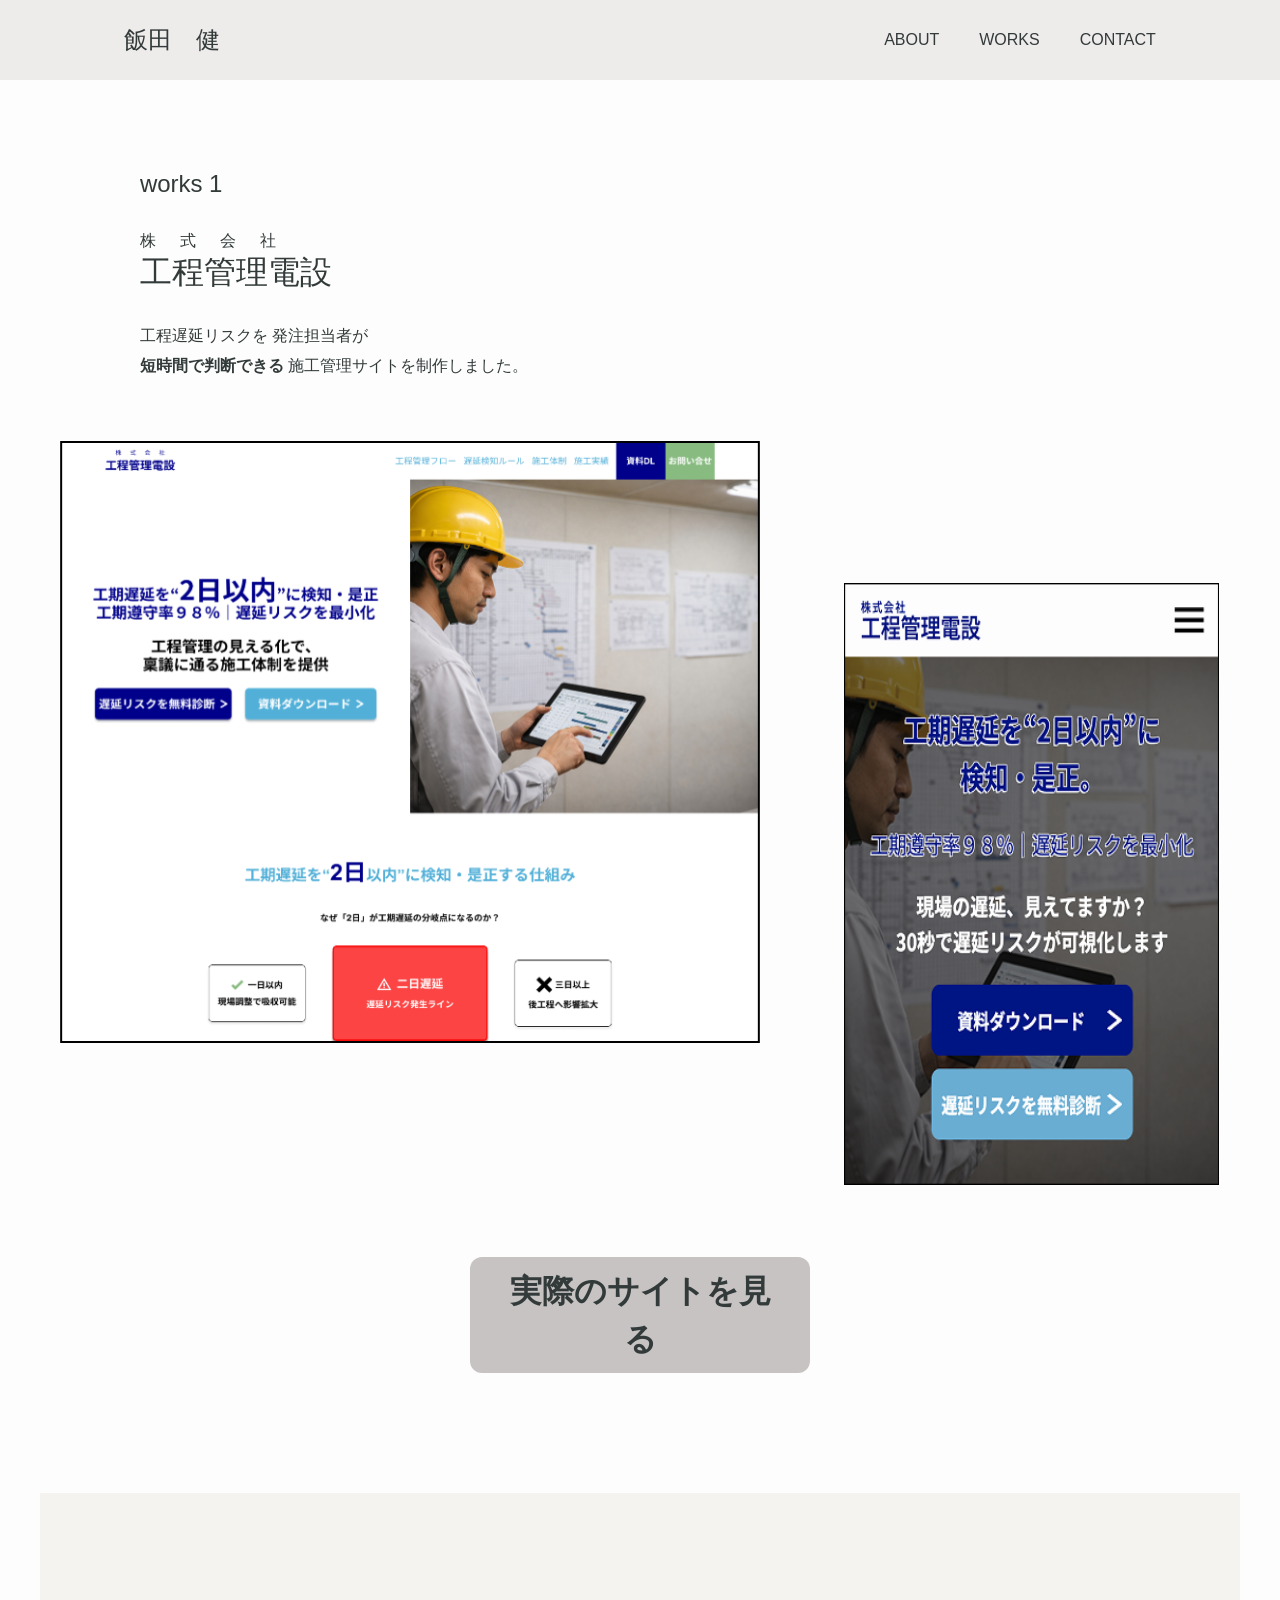
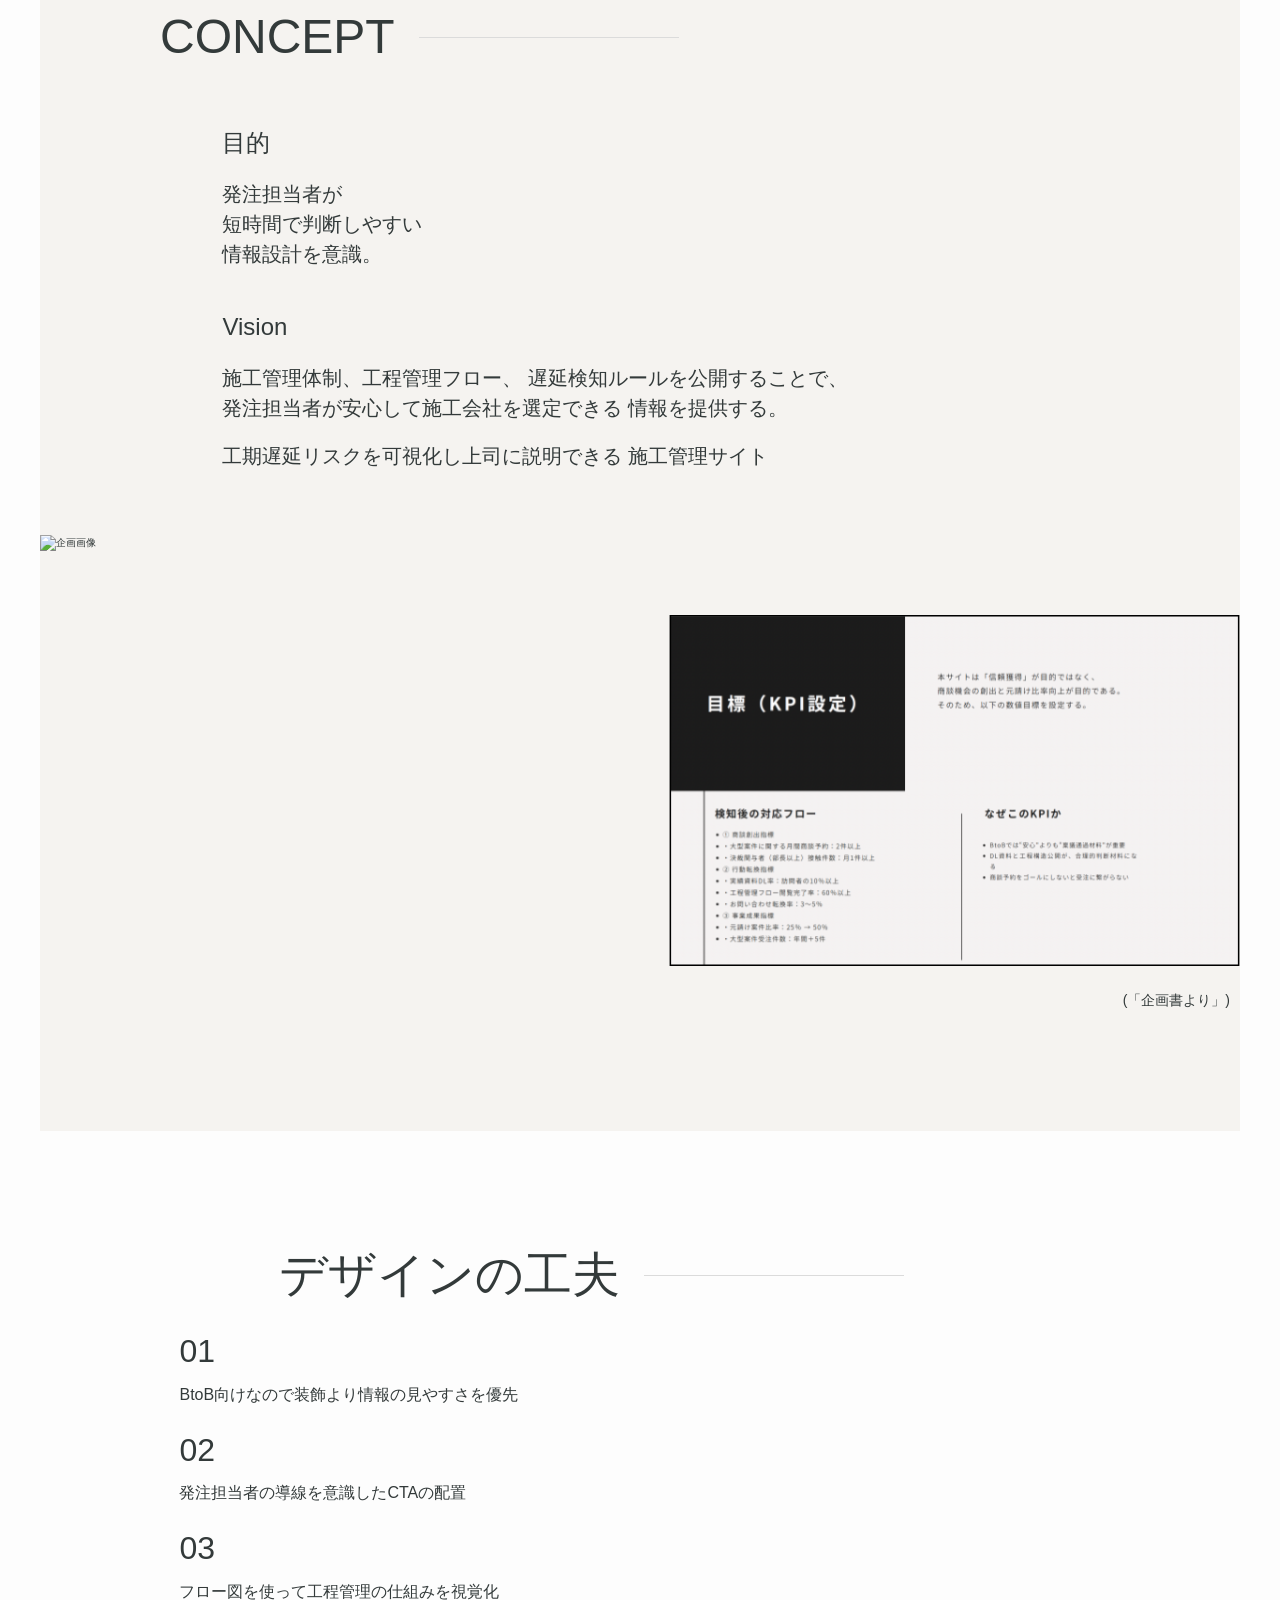
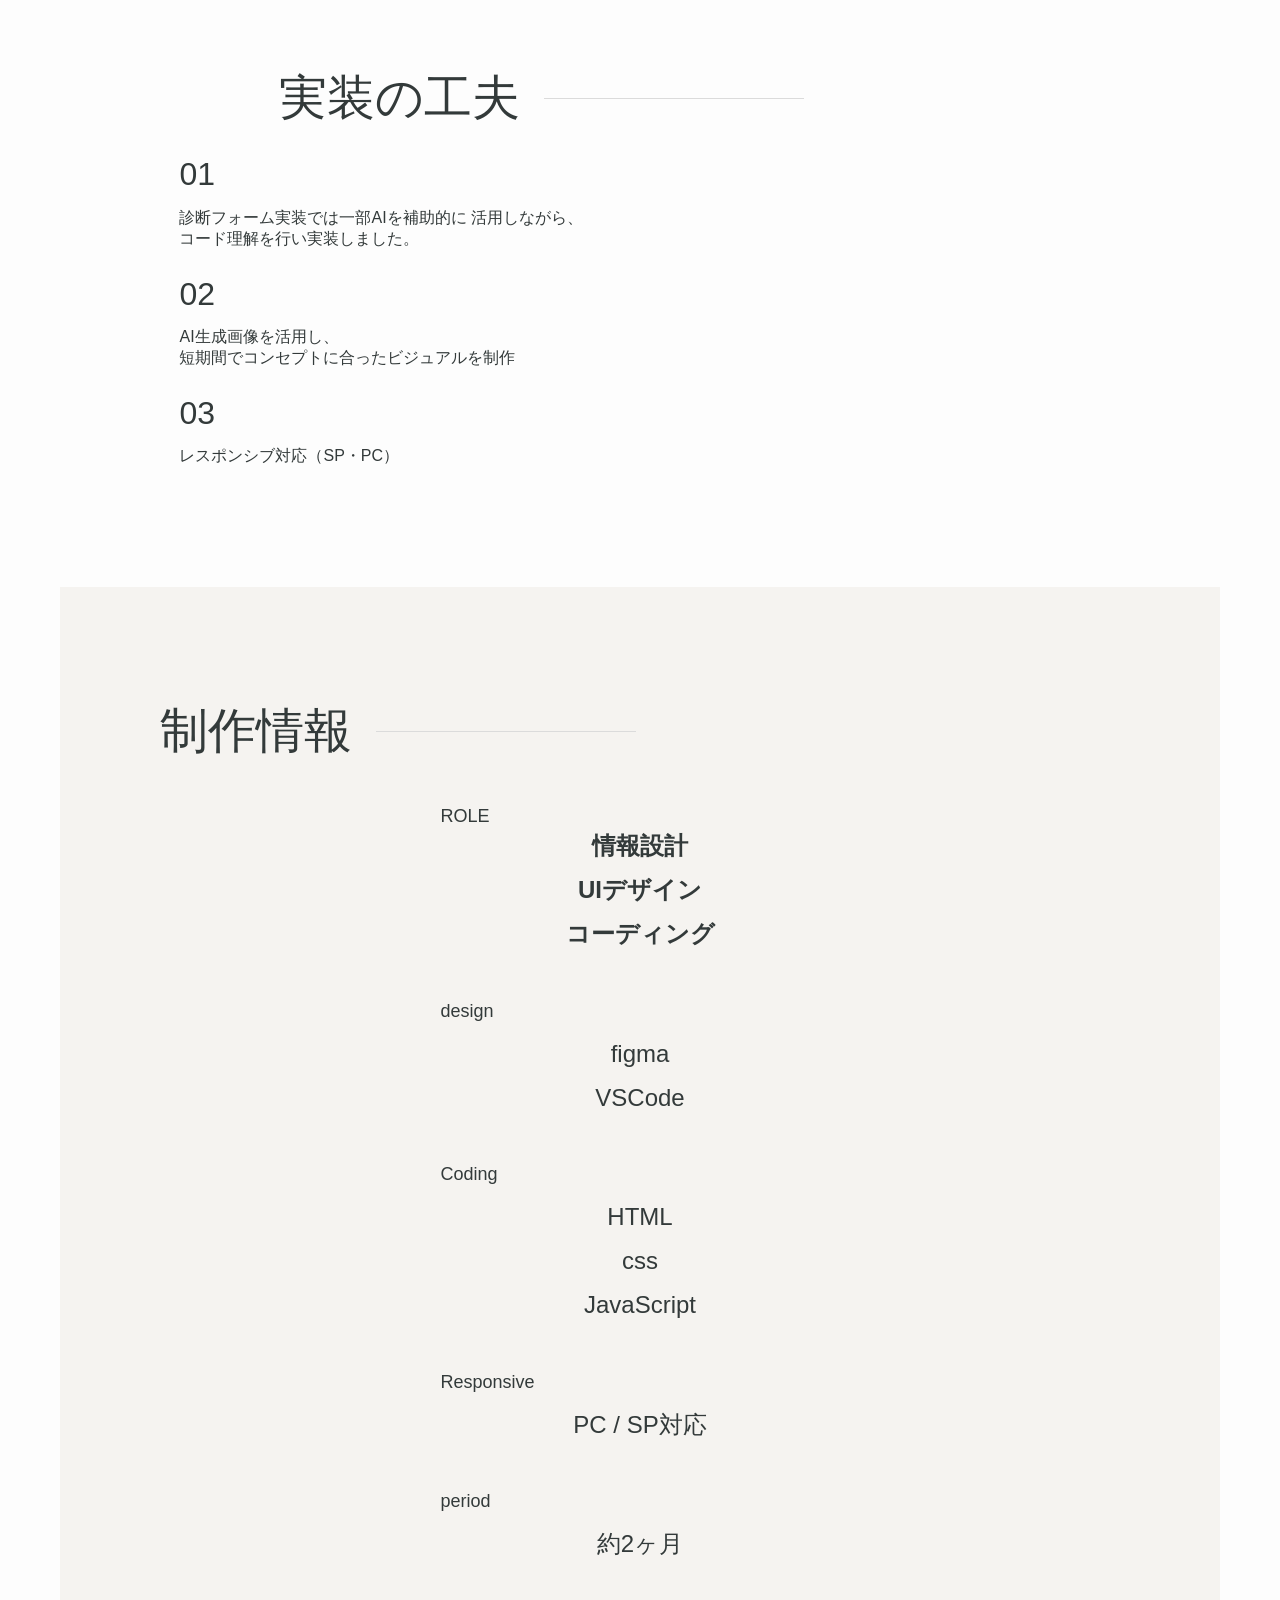
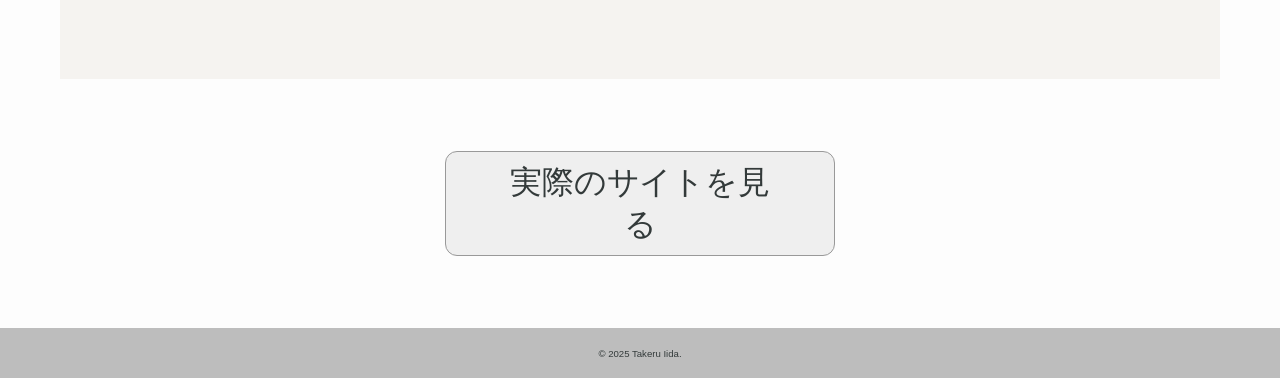
==== works1.html @ 8c59f09a "追加portfolio" ====
<!DOCTYPE html>
<html lang="ja">
<head>
  <meta charset="UTF-8">
  <meta name="viewport" content="width=device-width, initial-scale=1.0">
  <title>protfolio</title>

    <!-- css -->
    <link rel="stylesheet" href="assets/css/destyle.min.css">
    <link rel="stylesheet" href="assets/css/common.css">
    <link rel="stylesheet" href="assets/css/works1.css">
    
</head>
<body>
    <div id="container">
        <div class="header">
            <h1 class="header__topic"><a href="index.html">飯田　健</a></h1>
            <ul class="header__nav">
                <li class="header__nav-item"><a href="index.html">ABOUT</a></li>
                <li class="header__nav-item"><a href="index.html#works">WORKS</a></li>
                <li class="header__nav-item"><a href="index.html#contact">CONTACT</a></li>
            </ul>
        </div>
        <div class="main">
            <article class="article">
                <div class="fv">
                    <div class="fv__grid">
                        <p class="fv__number">works 1</p>
                        <div class="fv__container">
                            <h2 class="fv__title"><span class="fv__span">株式会社</span>工程管理電設</h2>
                            <div class="fv__wrap">
                                <p class="fv__text">工程遅延リスクを<br class="sp-br">
                                    発注担当者が</p>
                                <p class="fv__text"><span class="fv__text--bold">短時間で判断できる</span><br class="sp-br">
                                    施工管理サイトを制作しました。</p>
                            </div>
                        </div>
                    </div>
                    <div class="fv__img">
                        <img src="assets/images/works1__fv--img--pc.svg" alt="pc画像" class="fv__img--pc">
                        <img src="assets/images/works1__fv--img--sp.png" alt="スマホ画像" class="fv__img--sp">
                    </div>
                    <div class="fv__btn">
                        <a class="contact__link--github" href="https://alen8537-beep.github.io/kouteikannri-site/" target="_blank" rel="noopener noreferrer">実際のサイトを見る</a>
                    </div>
                </div>

                <!-- CONCEPT -->
                <section class="section section--consept">
                    <h3 class="topic">CONCEPT</h3>
                    <div class="concept__wrap">
                        <div class="concept__inner">
                            <p class="concept__lead">目的</p>
                            <p class="concept__text">発注担当者が<br>
                                短時間で判断しやすい<br>
                                情報設計を意識。</p>
                        </div>
                        <div class="concept__inner">
                            <p class="concept__lead">Vision</p>
                            <p class="concept__text">施工管理体制、工程管理フロー、<br class="sp-br">
                                遅延検知ルールを公開することで、<br>
                                発注担当者が安心して施工会社を選定できる<br class="sp-br">
                                情報を提供する。</p>
                            <p class="concept__text">工期遅延リスクを可視化し上司に説明できる<br class="sp-br">
                                施工管理サイト</p>
                        </div>
                    </div>
                    <div class="concept__img--plan">
                        <img src="assets/images/concept1--img.svg" alt="企画画像" class="concept__img">
                        <img src="assets/images/concept2--img.svg" alt="企画画像" class="concept__img">
                    </div>
                    <p class="concept__img--text">(「企画書より」)</p>
                    
                </section>
                <section class="section secrion--idea">
                    <div class="idea__container">
                        <h3 class="topic idea--small">デザインの工夫</h3>
                        <div class="idea__item">
                            <div class="idea__list">
                                <p class="idea__number">01</p>
                                <p class="idea__text">BtoB向けなので装飾より情報の見やすさを優先</p>
                            </div>
                            <div class="idea__list">
                                <p class="idea__number">02</p>
                                <p class="idea__text">発注担当者の導線を意識したCTAの配置</p>
                            </div>
                            <div class="idea__list">
                                <p class="idea__number">03</p>
                                <p class="idea__text">フロー図を使って工程管理の仕組みを視覚化</p>
                            </div>
                        </div>
                    </div>
                    <div class="idea__container">
                        <h3 class="topic idea--small">実装の工夫</h3>
                        <div class="idea__item">
                            <div class="idea__list">
                                <p class="idea__number">01</p>
                                <p class="idea__text">診断フォーム実装では一部AIを補助的に<br class="sp-br">
                                    活用しながら、<br>コード理解を行い<br class="sp-br">実装しました。</p>
                            </div>
                            <div class="idea__list">
                                <p class="idea__number">02</p>
                                <p class="idea__text">AI生成画像を活用し、<br>短期間でコンセプトに合ったビジュアルを制作</p>
                            </div>
                            <div class="idea__list">
                                <p class="idea__number">03</p>
                                <p class="idea__text">レスポンシブ対応（SP・PC）</p>
                            </div>
                        </div>
                    </div>
                </section>
                <section class="section section--infomation">
                    <h3 class="topic infomation--small">制作情報</h3>
                    <div class="infomation__container">
                        <div class="infomation__item">
                            <h4 class="infomation__title">ROLE</h4>
                            <div class="infomation__list">
                                <div class="infomation__text--bold">情報設計</div>
                                <div class="infomation__text--bold">UIデザイン</div>
                                <div class="infomation__text--bold">コーディング</div>
                            </div>
                        </div>
                        <div class="infomation__item">
                            <h4 class="infomation__title">design</h4>
                            <div class="infomation__list">
                                <div class="infomation__text">figma</div>
                                <div class="infomation__text">VSCode</div>
                            </div>
                        </div>
                        <div class="infomation__item">
                            <h4 class="infomation__title">Coding</h4>
                            <div class="infomation__list">
                                <div class="infomation__text">HTML</div>
                                <div class="infomation__text">css</div>
                                <div class="infomation__text">JavaScript</div>
                            </div>
                        </div>
                        <div class="infomation__item">
                            <h4 class="infomation__title">Responsive</h4>
                            <div class="infomation__list">
                                <div class="infomation__text">PC / SP対応</div>
                            </div>
                        </div>
                        <div class="infomation__item">
                            <h4 class="infomation__title">period</h4>
                            <div class="infomation__list">
                                <div class="infomation__text">約2ヶ月</div>
                            </div>
                        </div>
                    </div>

                </section>
                <div class="last__btn">
                    <a class="contact__link--github" href="https://alen8537-beep.github.io/kouteikannri-site/" target="_blank" rel="noopener noreferrer">実際のサイトを見る</a>
                </div>
                
            </article>
        </div>
        <footer class="footer">
                <p class="copy"><small>&copy; 2025 Takeru Iida.</small></p>
        </footer>
    </div>
</body>
</html>
---- assets/css/destyle.min.css ----
/*! destyle.css v4.0.0 | MIT License | https://github.com/nicolas-cusan/destyle.min.css */
*,::before,::after{box-sizing:border-box;border-style:solid;border-width:0}html{line-height:1.15;-webkit-text-size-adjust:100%;-webkit-tap-highlight-color:transparent}body{margin:0}main{display:block}p,table,blockquote,address,pre,iframe,form,figure,dl{margin:0}h1,h2,h3,h4,h5,h6{font-size:inherit;font-weight:inherit;margin:0}ul,ol{margin:0;padding:0;list-style:none}dt{font-weight:700}dd{margin-left:0}hr{box-sizing:content-box;height:0;overflow:visible;border-top-width:1px;margin:0;clear:both;color:inherit}pre{font-family:monospace,monospace;font-size:inherit}address{font-style:inherit}a{background-color:transparent;text-decoration:none;color:inherit}abbr[title]{text-decoration:underline dotted}b,strong{font-weight:bolder}code,kbd,samp{font-family:monospace,monospace;font-size:inherit}small{font-size:80%}sub,sup{font-size:75%;line-height:0;position:relative;vertical-align:baseline}sub{bottom:-.25em}sup{top:-.5em}svg,img,embed,object,iframe{vertical-align:bottom}button,input,optgroup,select,textarea{-webkit-appearance:none;appearance:none;vertical-align:middle;color:inherit;font:inherit;background:transparent;padding:0;margin:0;border-radius:0;text-align:inherit;text-transform:inherit}button,[type="button"],[type="reset"],[type="submit"]{cursor:pointer}button:disabled,[type="button"]:disabled,[type="reset"]:disabled,[type="submit"]:disabled{cursor:default}:-moz-focusring{outline:auto}select:disabled{opacity:inherit}option{padding:0}fieldset{margin:0;padding:0;min-width:0}legend{padding:0}progress{vertical-align:baseline}textarea{overflow:auto}[type="number"]::-webkit-inner-spin-button,[type="number"]::-webkit-outer-spin-button{height:auto}[type="search"]{outline-offset:-2px}[type="search"]::-webkit-search-decoration{-webkit-appearance:none}::-webkit-file-upload-button{-webkit-appearance:button;font:inherit}[type="number"]{-moz-appearance:textfield}label[for]{cursor:pointer}details{display:block}summary{display:list-item}[contenteditable]:focus{outline:auto}table{border-color:inherit;border-collapse:collapse}caption{text-align:left}td,th{vertical-align:top;padding:0}th{text-align:left;font-weight:700}
---- assets/css/common.css ----
@charset "UTF-8";
/* ====== common ====== */
:root {
    --base-color-black: #333A3A;
    --primary-color-white: #FFFFFF;
    --color-base-header: #EEEBEB;
    --base-color-white: #fdfdfd;
    --color-base-concept: #F5F3F0;
    --color-base-text: #333333;
    --color-works: #F1EEEB;
    --color-works-sub: #F5F5F2;
    --color-base-footer: #BDBDBD;
    --primary-padding: 5.3%;
}

html {
    font-size: 62.5%;
}

body {
    font-family:
        'Noto Sans JP',
        Arial,
        sans-serif;
    font-style: normal;
    color: var(--base-color-black, #333A3A);
    background-color: var(--base-color-white, #fdfdfd);
    line-height: 1.5;
}

img {
    max-width: 100%;
    height: auto;
}

.topic {
    text-align: center;
    font-family: Arial;
    font-size: 3.2rem;
    line-height: 1;
    font-weight: 500;
    margin: 0 auto;
    color: var(--base-color-black);
    display: flex;
    align-items: center;
    gap: 16px;
    padding: 0 12%;
}

.topic::after {
    content: '';
    display: block;
    width: 120px;
    height: 1px;
    background: #dbdbdb;
}

.idea--small,
.infomation--small {
    text-align: center;
    font-family: Arial;
    font-size: 2rem;
    line-height: 1;
    font-weight: 500;
    margin: 0 auto;
    color: var(--base-color-black);
    display: flex;
    align-items: center;
    gap: 16px;
    padding: 0 9%;
}


.btn {
    display: block;
    width: 100%;
    padding: 16px;
    border-radius: 4px;
    text-align: center;
    font-size: 1.6rem;
    font-weight: 700;
    line-height: 1;
    transition: opacity 0.3s;
}

.btn:hover {
    opacity: 0.7;
}


.fv__btn {
    background: var(--base-color-black);
    color: var(--primary-color-white);
}



@media screen and (min-width: 769px) {
    .topic {
        width: 100%;
        max-width: 1160px;
        padding: 0 100px;
        font-size: 4.8rem;
        line-height: 1;
        gap: 24px;
    }

    .sp-br {
        display: none;
    }

    .topic::after { 
        width: 260px;
    }
}

/* ====== /common ====== */

/* header */
.header {
    position: fixed;
    top: 0;
    left: 0;
    width: 100%;
    background-color: var(--color-base-header, #EEEBEB);
    z-index: 100;
    padding: 0 5.3%;
    height: 72px;
    display: flex;
    align-items: center;
    justify-content: space-between;
}

.header__topic {
    font-size: 2rem;
    line-height: 1.3;
}

.header__nav {
    display: flex;
    gap: 24px;
}

.header__nav-item {
    font-size: 1.2rem;
    line-height: 1.3;
}

.main {
    margin-top: 72px;
}

@media screen and (min-width: 769px) {
    .header {
        width: 100%;
        height: 80px;
        padding: 20px 9.7%;
    }

    .header__topic {
        font-size: 2.4rem;
    }

    .header__nav {
        gap: 40px;
    }

    .header__nav-item {
        font-size: 1.6rem;
        font-weight: 500; 
    }
}

/* ====== FOOTER ====== */
.footer {
    margin: 48px auto 0;
    background: var(--color-base-footer, #BDBDBD);
    padding: 16px 0;
}

.copy {
    font-size: 1.2rem;
    text-align: center;
}
---- assets/css/works1.css ----
@charset "UTF-8";
.fv {
    padding: 96px 5.3% 120px;
}

.fv__number {
    font-size: 4.8rem;
    line-height: 1.3;
    letter-spacing: -0.002em;
}

.fv__container {
    margin-top: 48px;
}

.fv__title {
   font-size: 2.8rem;
   line-height: 1.3;
   letter-spacing: 0.002em; 
}

.fv__span {
    display: block;
    font-size: 1.4rem;
    line-height: 1.3;
    letter-spacing: 1.5em;
}

.fv__wrap {
    margin-top: 32px;
}

.fv__text {
    font-size: 1.6rem;
    line-height: 1.3;
    letter-spacing: -0.002em;
}

.fv__text:last-of-type {
    margin-top: 10px
}

.fv__text--bold {
    font-weight: 700;
}

.fv__img {
    margin-top: 64px;
}

.fv__img--sp {
    margin-top: 33px;
}


.fv__btn {
    background: #C7C3C3;
    width: 100%;
    max-width: 250px;
    color: var(--base-color-black);
    font-size: 2rem;
    font-weight: 700;
    text-align: center;
    padding: 8px 18px;
    border-radius: 12px;
    margin: 40px auto 0;
}

@media screen and (min-width: 769px) {
    .fv {
        width: 100%;
        max-width: 1160px;
        margin:  auto;
        padding: 96px 0 120px;
    }

    .fv__grid {
        padding: 0 6.9%;
    }

    .fv__number {
        font-size: 2.4rem;
    }

    .fv__container {
        margin-top: 32px;
    }

    .fv__title {
        font-size: 3.2rem;
    }
    .fv__span {
        font-size: 1.6rem;
    }

    .fv__wrap {
        font-size: 1.8rem;
        margin-top: 32px;
    }

    .fv__img {
        display: flex;
        gap: 84px;
        align-items: flex-start;
    }

    .fv__img--pc {
        width: 700px;
        height: 602px;
    }

    .fv__img--sp {
        margin-top: 142px;
        width: 375px;
        height: 602px;
    }

    .fv__btn {
        width: 100%;
        max-width: 340px;
        font-size: 3.2rem;
        padding: 10px 24px;
        margin-top: 72px;
    }
}


/* CONCEPT */
.section--consept {
    padding: 72px var(--primary-padding);
    background: var(--color-base-concept);
}

.concept__lead {
    font-size: 1.8rem;
    margin-top: 32px;
}

.concept__text {
    font-size: 1.6rem;
    margin-top: 12px;
}

.concept__img {
    margin-top: 100px;
}

.concept__img:last-of-type {
    margin-top: 80px;
}

.concept__img--text {
    font-size: 1.2rem;
    text-align: right;
    margin-top: 5px;
}

@media screen and (min-width: 769px) {
    .section--consept {
        padding: 120px 0;
        width: 100%;
        max-width: 1200px;
        margin: 0 auto;
    }

    .concept__wrap {
        padding: 0 15.2%;
        margin-top: 64px;
    }

    .concept__inner:last-of-type {
        margin-top: 40px;
    }

    .concept__lead {
        font-size: 2.4rem;
    }

    .concept__text {
        font-size: 2rem;
        margin-top: 18px;
    }

    .concept__img--plan {
        display: flex;
        gap: 38px;
        align-items: flex-start;
    }

    .concept__img--plan {
        margin-top: 64px;
        justify-content: space-between;
    }

    .concept__img {
        width: 571px;
        height: 351px;
        margin-top: 0;
    }

    .concept__img--text {
        font-size: 1.4rem;
        padding: 0 10px;
        margin-top: 24px;
    }
}


/* idea */

.secrion--idea {
    padding: 72px 5.3%;
}

.idea__container {
    margin-top: 60px;
}

.idea__container:first-of-type {
    margin-top: 0;
}

.idea__item {
    margin-top: 32px;
}
.idea__list {
    margin-top: 24px;
}

.idea__list:first-of-type{
    margin-top: 0;
}

.idea__number {
    font-size: 2.8rem;
    line-height: 1.3;
    letter-spacing: -0.002em;
}

.idea__text {
    font-size: 1.4rem;
    margin-top: 5px;
    line-height: 1.3;
}

@media screen and (min-width: 769px) {
    .secrion--idea {
        width: 100%;
        max-width: 1160px;
        padding: 120px 0;
        margin: 0 auto;
    }

    .idea__container {
        padding: 0 10.3%;
        margin-top: 72px;
    }

    .idea__number {
        font-size: 3.2rem;
    }

    .idea__text {
        font-size: 1.6rem;
        margin-top: 12px;
        
    }
}

/* infomation */

.section--infomation {
    padding: 72px var(--primary-padding);
    background: var(--color-base-concept);   
}


.infomation__item {
    margin-top: 32px;
}

.infomation__title {
    font-size: 1.6rem;
    font-family: Arial;

}

.infomation__text--bold {
    font-size: 2rem;
    line-height: 1.3;
    font-family: Arial;
    font-weight: 700;
    margin-top: 13px;
    text-align: center;
}

.infomation__text--bold:first-of-type {
    margin-top: 0;
}

.infomation__text {
    font-size: 2rem;
    line-height: 1.3;
    font-family: Arial;
    margin-top: 13px;
    text-align: center;
}

.last__btn {
    width: 100%;
    max-width: 305px;
    margin: 72px auto;
    padding: 10px 48px;
    background: #EFEFEF;
    border: 1px solid #999999;
    border-radius: 12px;
    font-size: 2rem;
    line-height: 1.3;
    letter-spacing: -0.002em;
    text-align: center;
}

@media screen and (min-width: 769px) {
    .section--infomation {
    padding: 120px 0;
    margin: 0 auto;
    width: 100%;
    max-width: 1160px;
    }

    .infomation__container {
        width: 100%;
        max-width: 399px;
        margin: 0 auto;
    }

    .infomation__item {
        margin-top: 48px;
    }

    .infomation__title {
        font-size: 1.8rem;
        font-weight: 500;
    }

    .infomation__text--bold {
        font-size: 2.4rem;
    }

    .infomation__text {
        font-size: 2.4rem;
    }

    .last__btn {
        max-width: 390px;
        font-size: 3.2rem;
        font-weight: 500;
        padding: 10px 48px;
    }
}
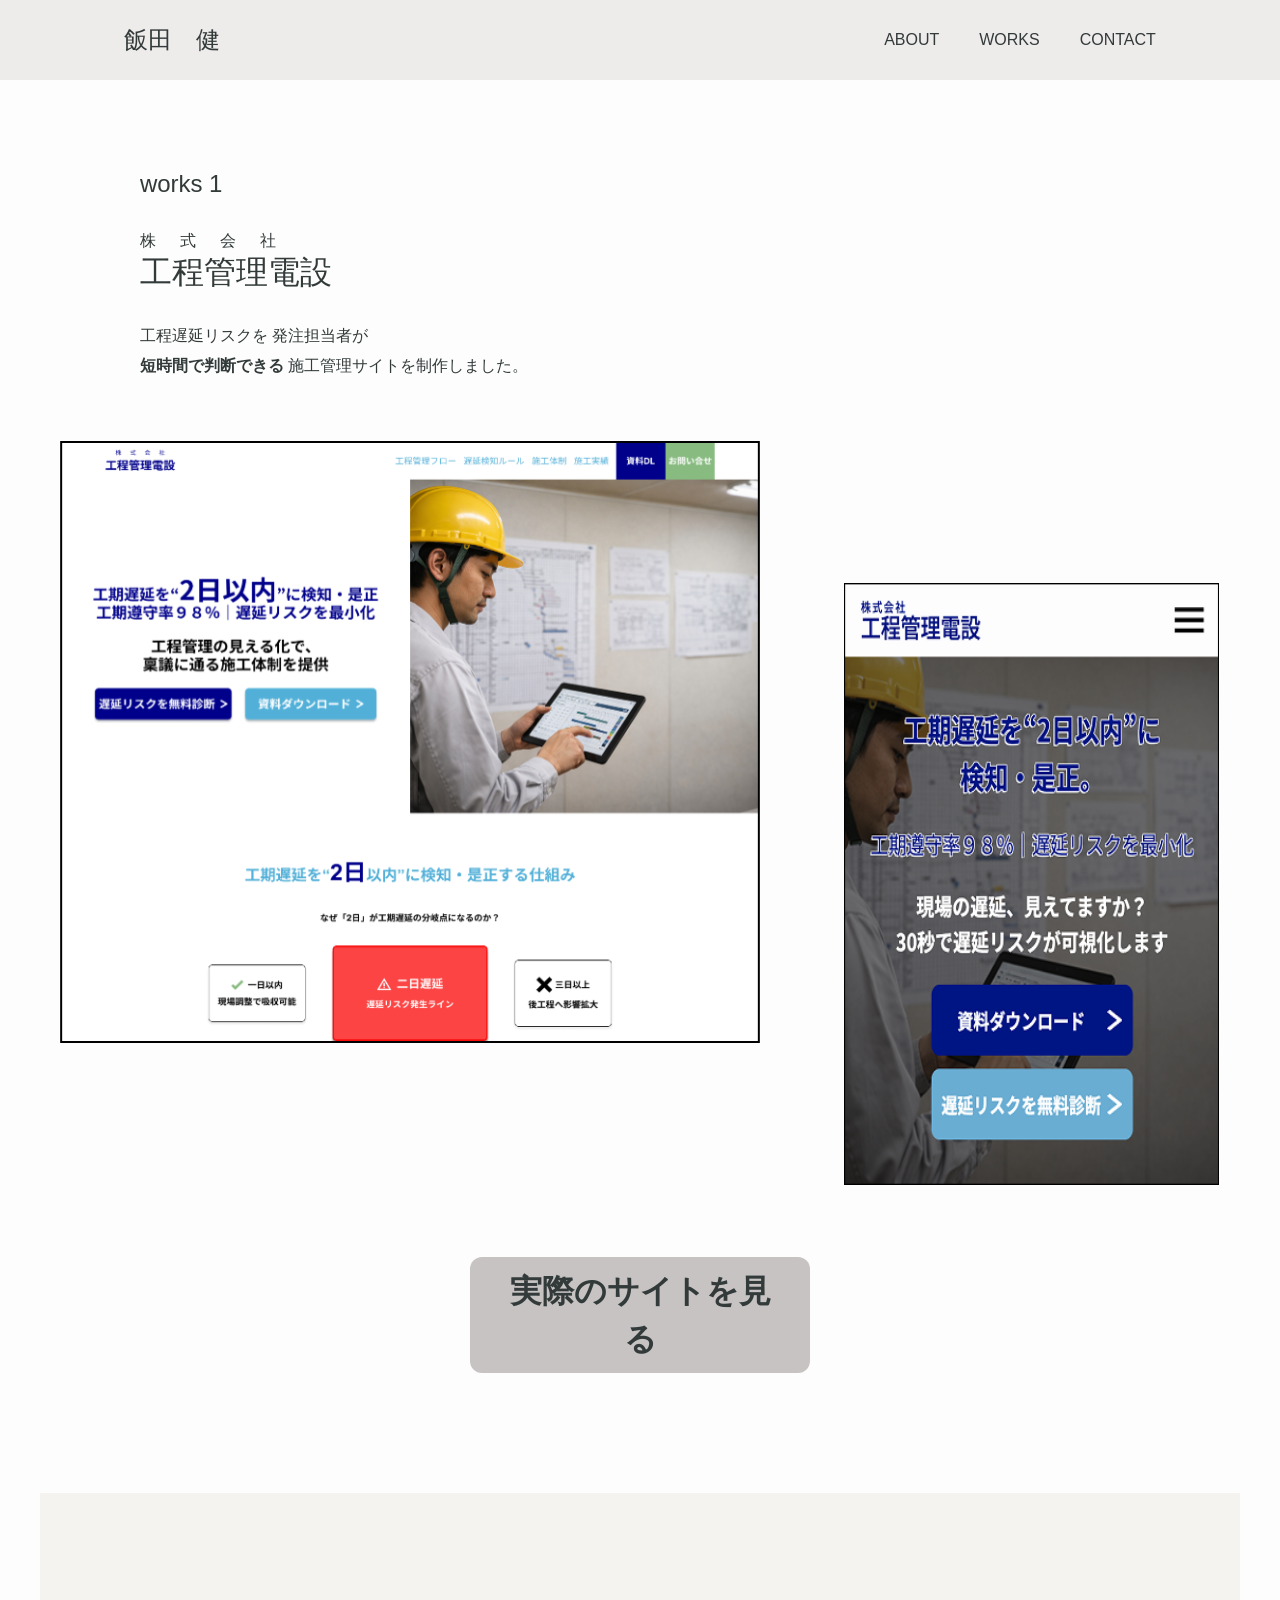
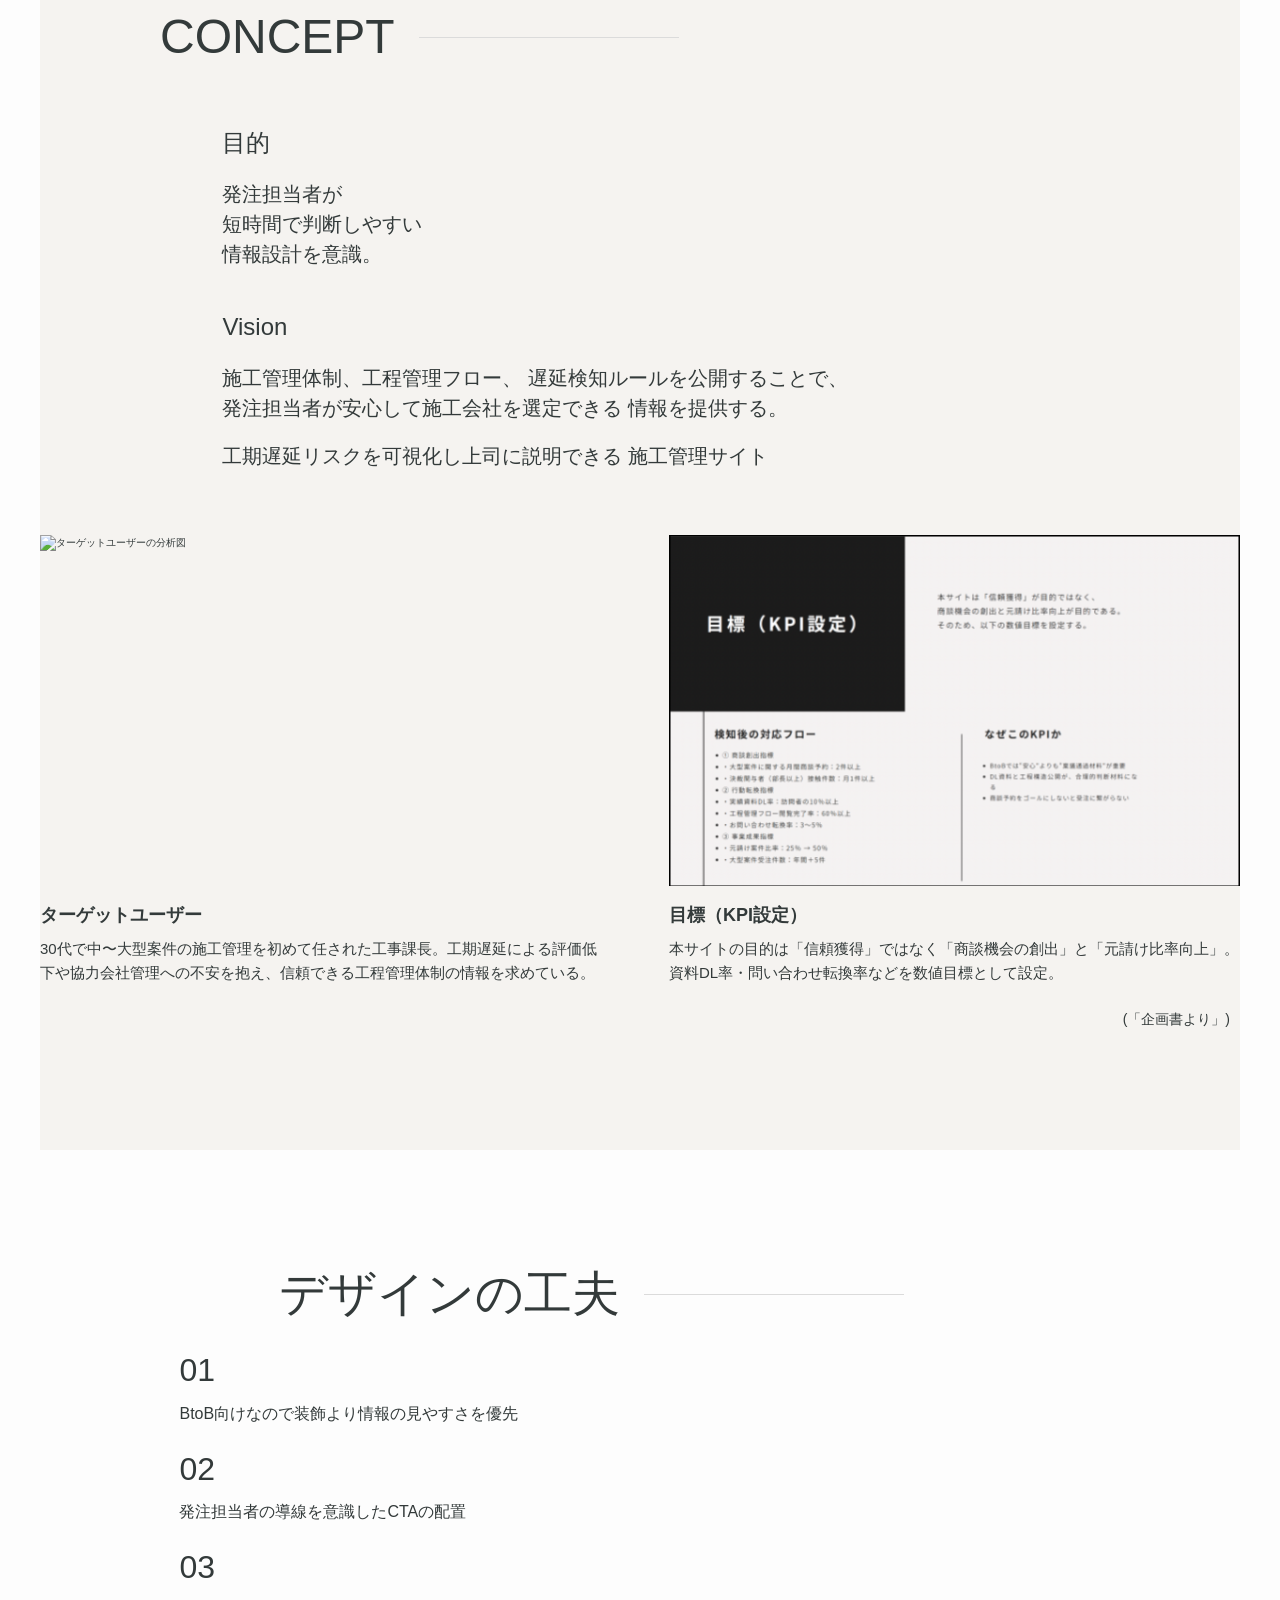
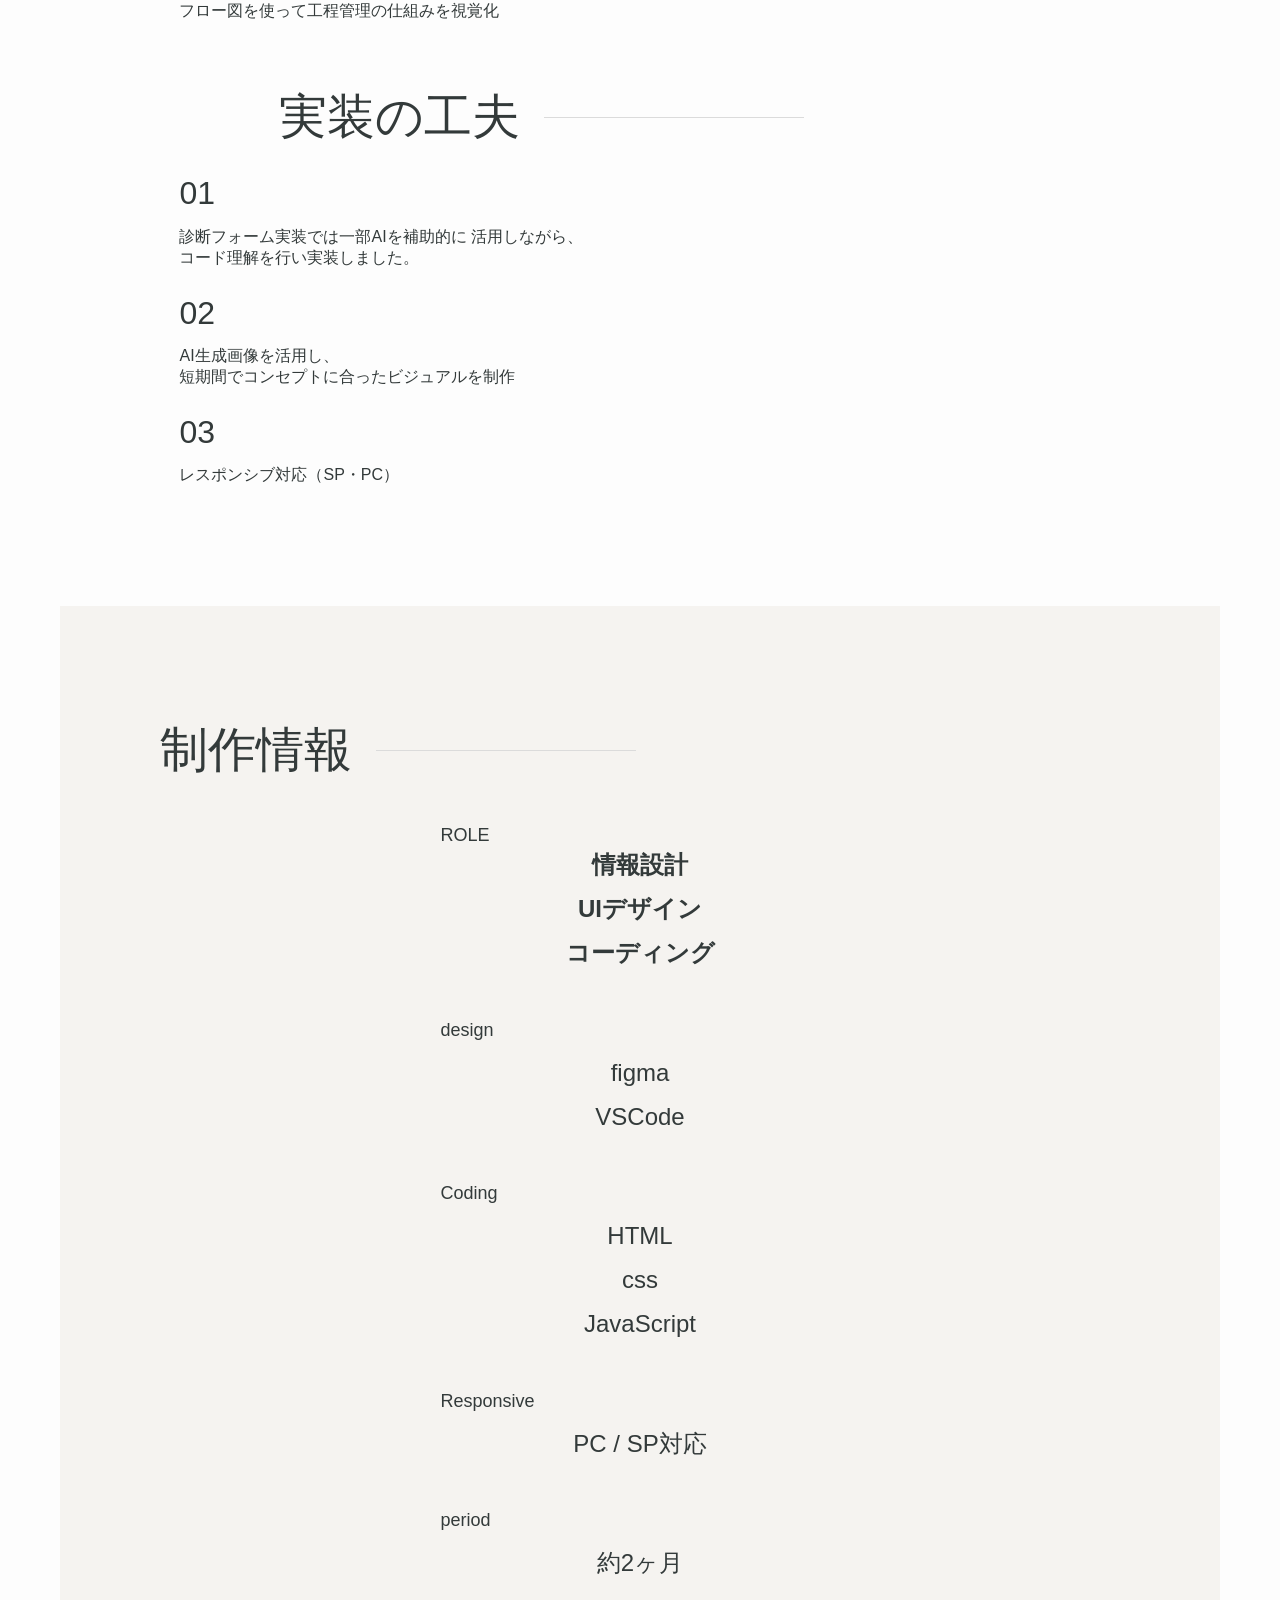
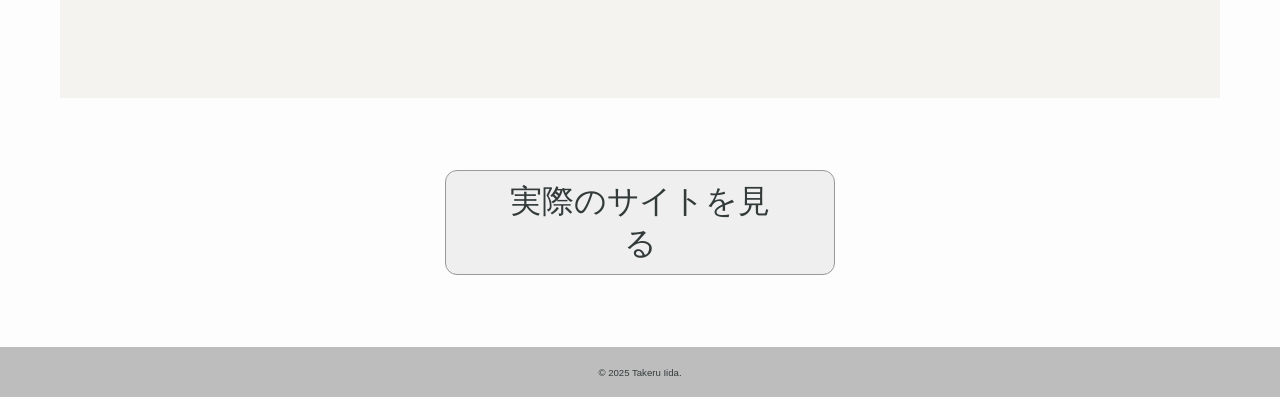
==== commit 3192e114: "変更" ====
--- a/works1.html
+++ b/works1.html
@@ -65,12 +65,29 @@
                                 施工管理サイト</p>
                         </div>
                     </div>
+
                     <div class="concept__img--plan">
-                        <img src="assets/images/concept1--img.svg" alt="企画画像" class="concept__img">
-                        <img src="assets/images/concept2--img.svg" alt="企画画像" class="concept__img">
+                        <figure class="concept__figure">
+                            <img src="assets/images/concept1--img.svg" alt="ターゲットユーザーの分析図" class="concept__img">
+                            <figcaption class="concept__caption">
+                                <p class="concept__caption-title">ターゲットユーザー</p>
+                                <p class="concept__caption-text">
+                                    30代で中〜大型案件の施工管理を初めて任された工事課長。工期遅延による評価低下や協力会社管理への不安を抱え、信頼できる工程管理体制の情報を求めている。
+                                </p>
+                            </figcaption>
+                        </figure>
+
+                        <figure class="concept__figure">
+                            <img src="assets/images/concept2--img.svg" alt="目標（KPI設定）の図解" class="concept__img">
+                            <figcaption class="concept__caption">
+                                <p class="concept__caption-title">目標（KPI設定）</p>
+                                <p class="concept__caption-text">
+                                    本サイトの目的は「信頼獲得」ではなく「商談機会の創出」と「元請け比率向上」。資料DL率・問い合わせ転換率などを数値目標として設定。
+                                </p>
+                            </figcaption>
+                        </figure>
                     </div>
                     <p class="concept__img--text">(「企画書より」)</p>
-                    
                 </section>
                 <section class="section secrion--idea">
                     <div class="idea__container">
--- a/assets/css/works1.css
+++ b/assets/css/works1.css
@@ -141,19 +141,50 @@
     margin-top: 12px;
 }
 
+/* ここから修正部分 */
+
+.concept__img--plan {
+    display: flex;
+    flex-direction: column;
+    align-items: center;   /* 画像・figureを中央配置 */
+    gap: 64px;              /* margin-topの代わりにgapで均等な余白を管理 */
+    margin-top: 100px;
+}
+
+.concept__figure {
+    width: 100%;
+    margin: 0;   /* figureはデフォルトで左右margin(1em)が付くのでリセット */
+}
+
 .concept__img {
-    margin-top: 100px;
-}
-
-.concept__img:last-of-type {
-    margin-top: 80px;
+    display: block;   /* inline要素のままだとmargin:autoが効かないため */
+    margin: 0 auto;   /* 画像自体も中央配置 */
+    max-width: 100%;  /* 画像は拡大しない・幅をはみ出させない */
+}
+
+.concept__caption {
+    margin-top: 16px;
+    text-align: left;
+}
+
+.concept__caption-title {
+    font-size: 1.5rem;
+    font-weight: bold;
+}
+
+.concept__caption-text {
+    font-size: 1.3rem;
+    line-height: 1.6;
+    margin-top: 8px;
 }
 
 .concept__img--text {
     font-size: 1.2rem;
     text-align: right;
-    margin-top: 5px;
-}
+    margin-top: 24px;
+}
+
+/* ここまで修正部分 */
 
 @media screen and (min-width: 769px) {
     .section--consept {
@@ -182,20 +213,29 @@
     }
 
     .concept__img--plan {
-        display: flex;
+        flex-direction: row;          /* PCでは横並びに戻す */
+        align-items: flex-start;
+        justify-content: space-between;
         gap: 38px;
-        align-items: flex-start;
-    }
-
-    .concept__img--plan {
         margin-top: 64px;
-        justify-content: space-between;
+    }
+
+    .concept__figure {
+        width: 571px;
     }
 
     .concept__img {
-        width: 571px;
+        width: 100%;
         height: 351px;
-        margin-top: 0;
+        object-fit: cover;   /* 画像比率を保ちつつ枠に収める */
+    }
+
+    .concept__caption-title {
+        font-size: 1.8rem;
+    }
+
+    .concept__caption-text {
+        font-size: 1.5rem;
     }
 
     .concept__img--text {
@@ -204,7 +244,6 @@
         margin-top: 24px;
     }
 }
-
 
 /* idea */
 
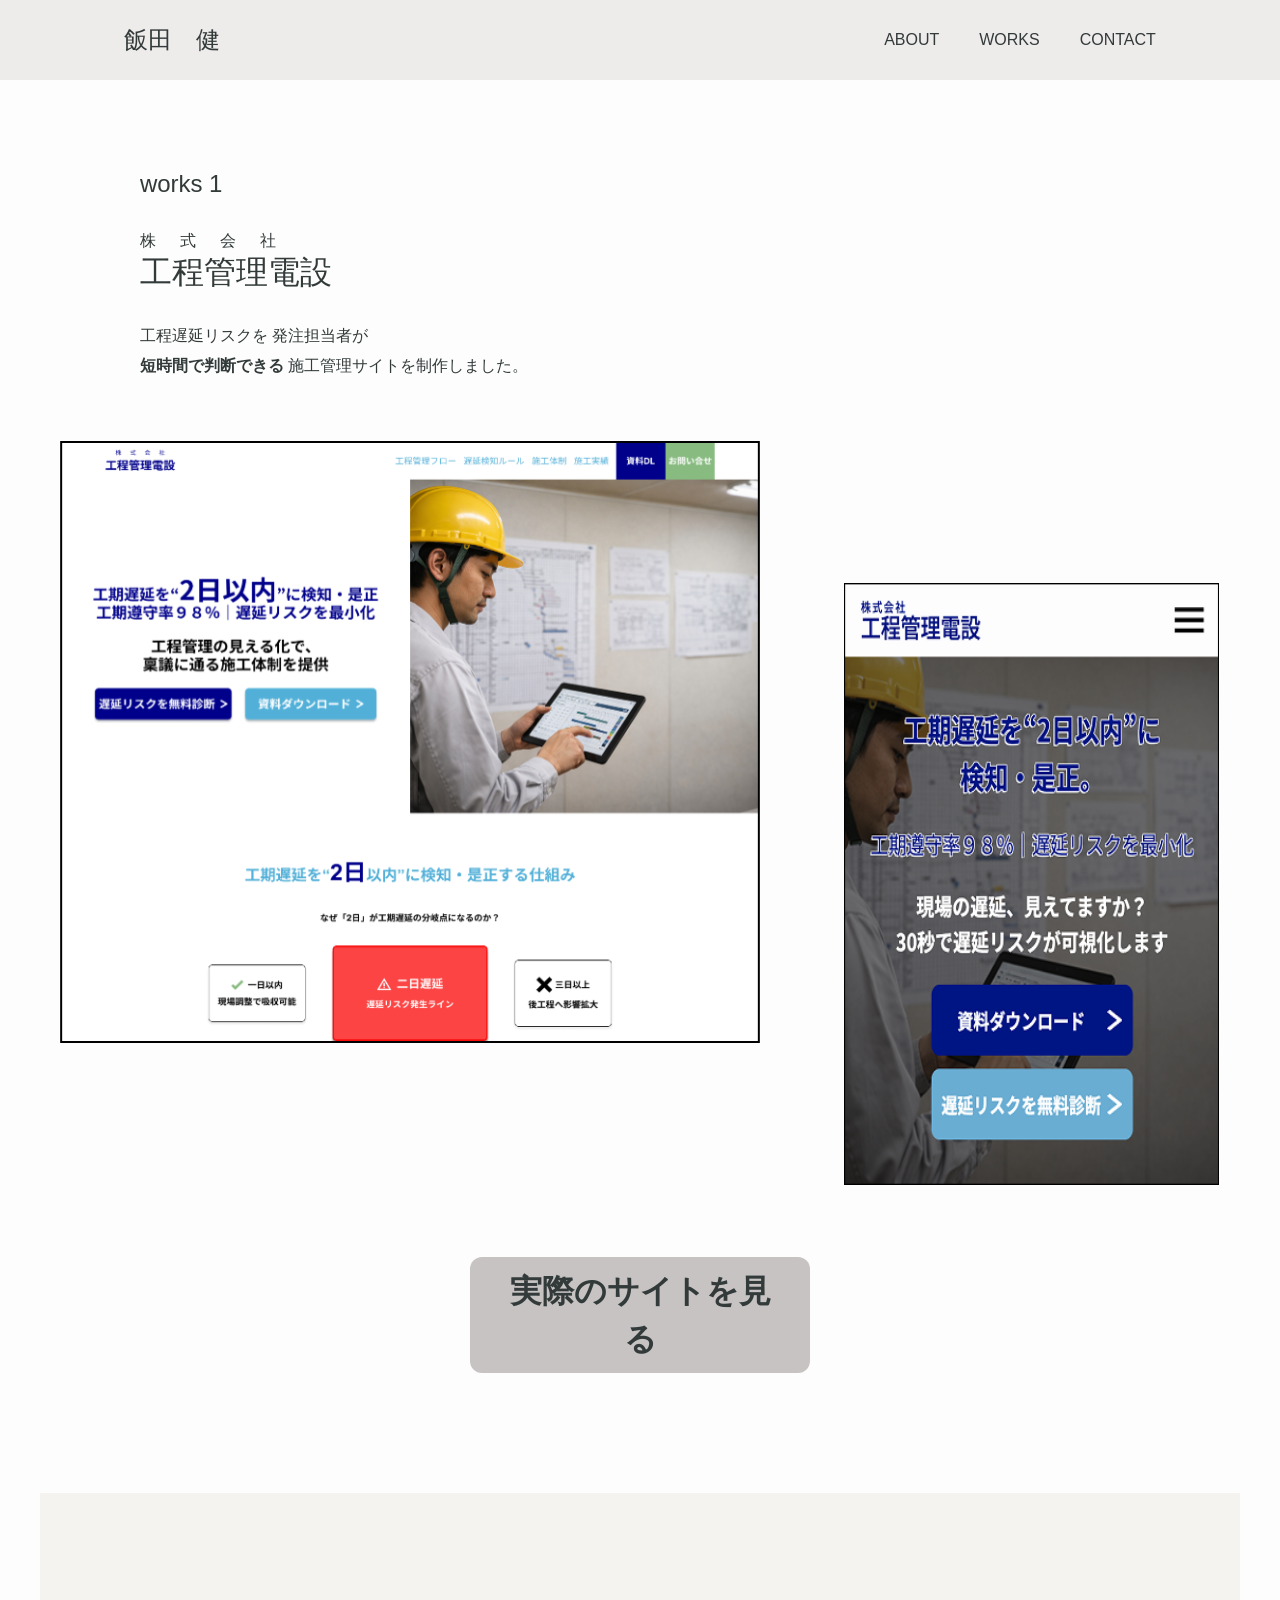
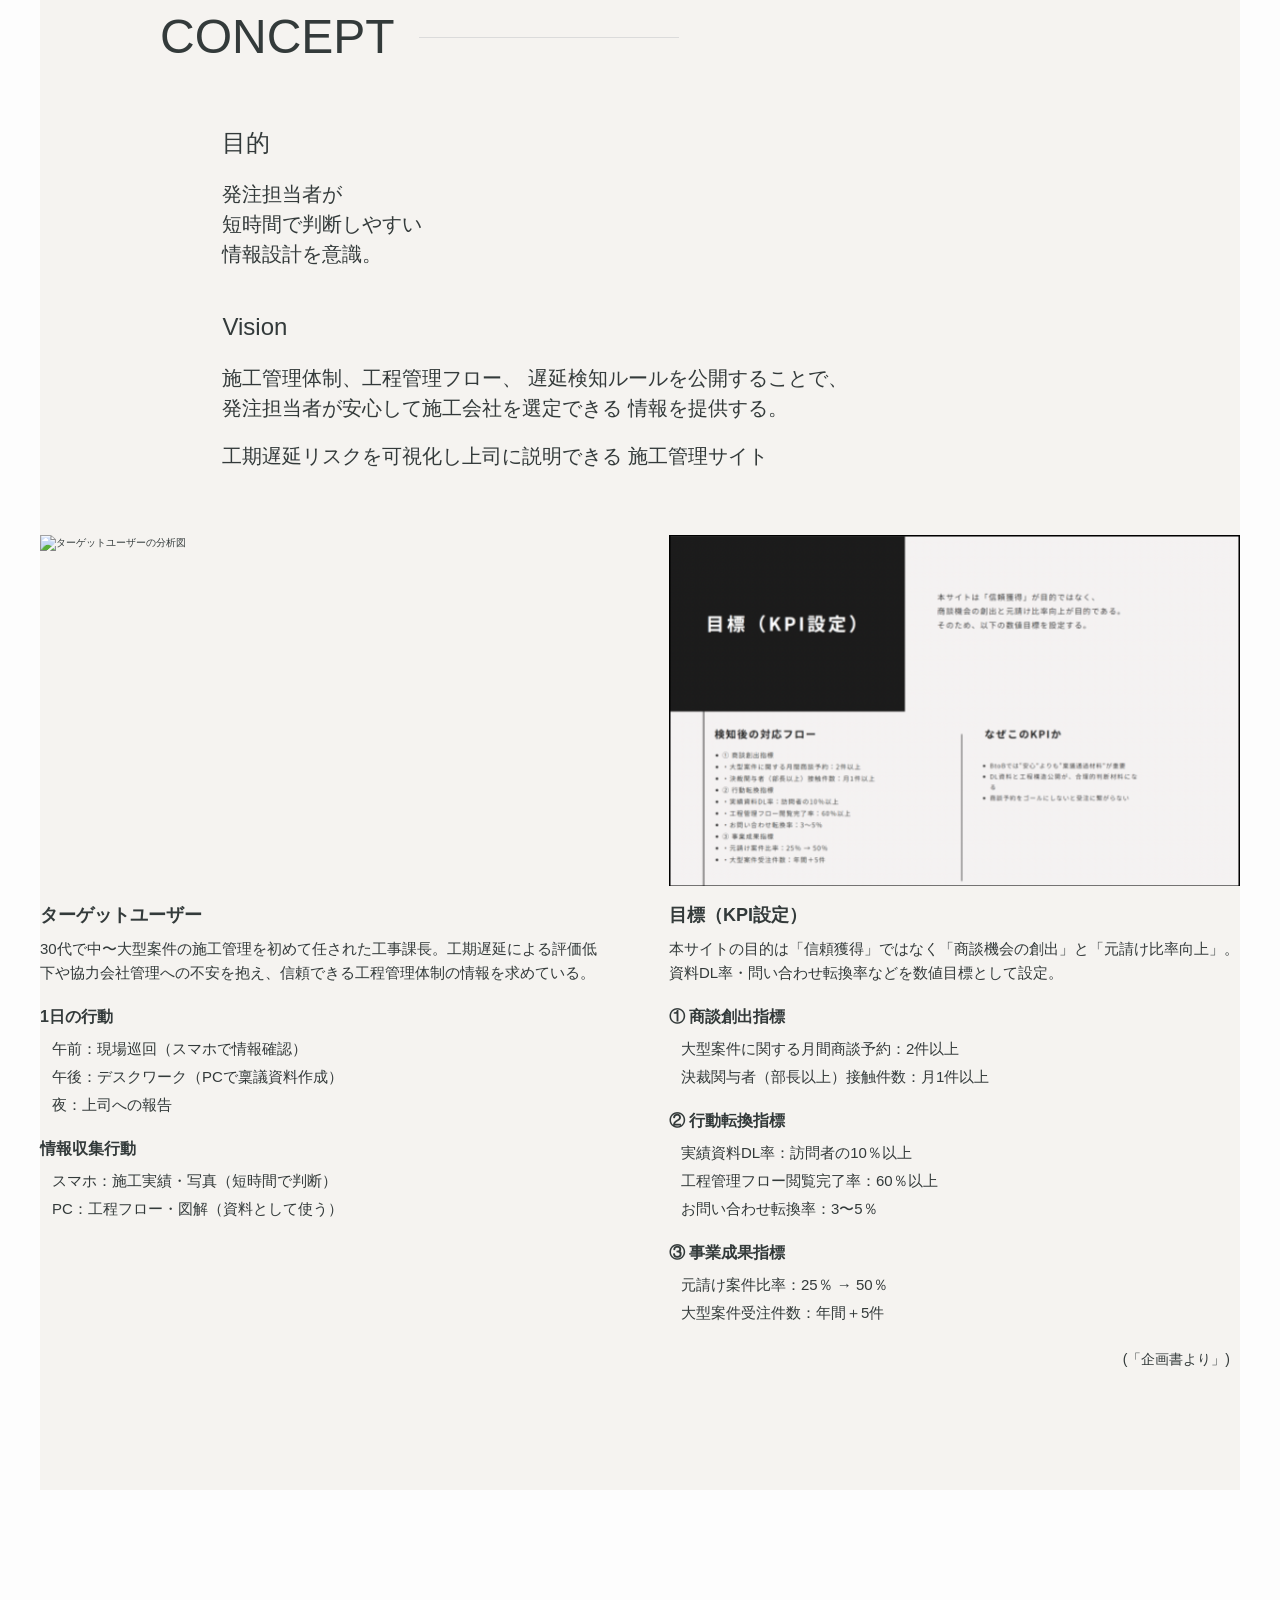
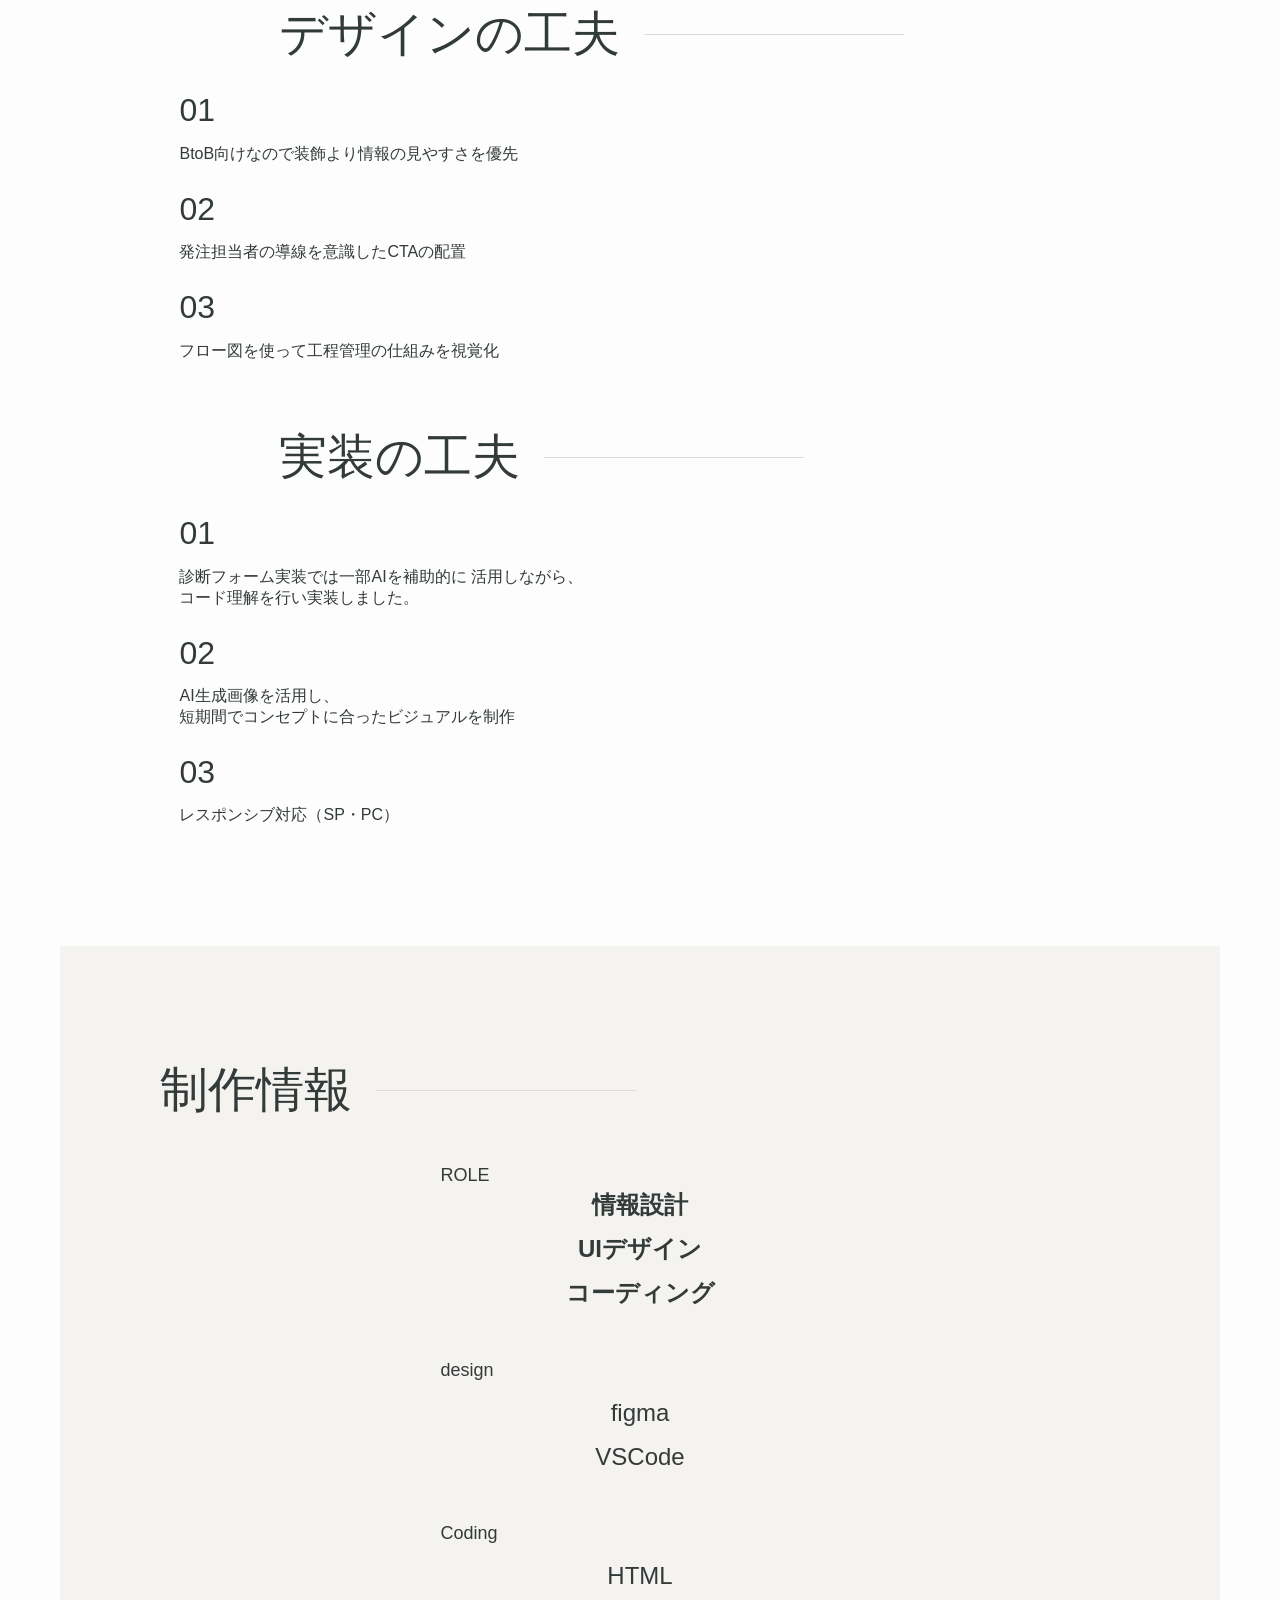
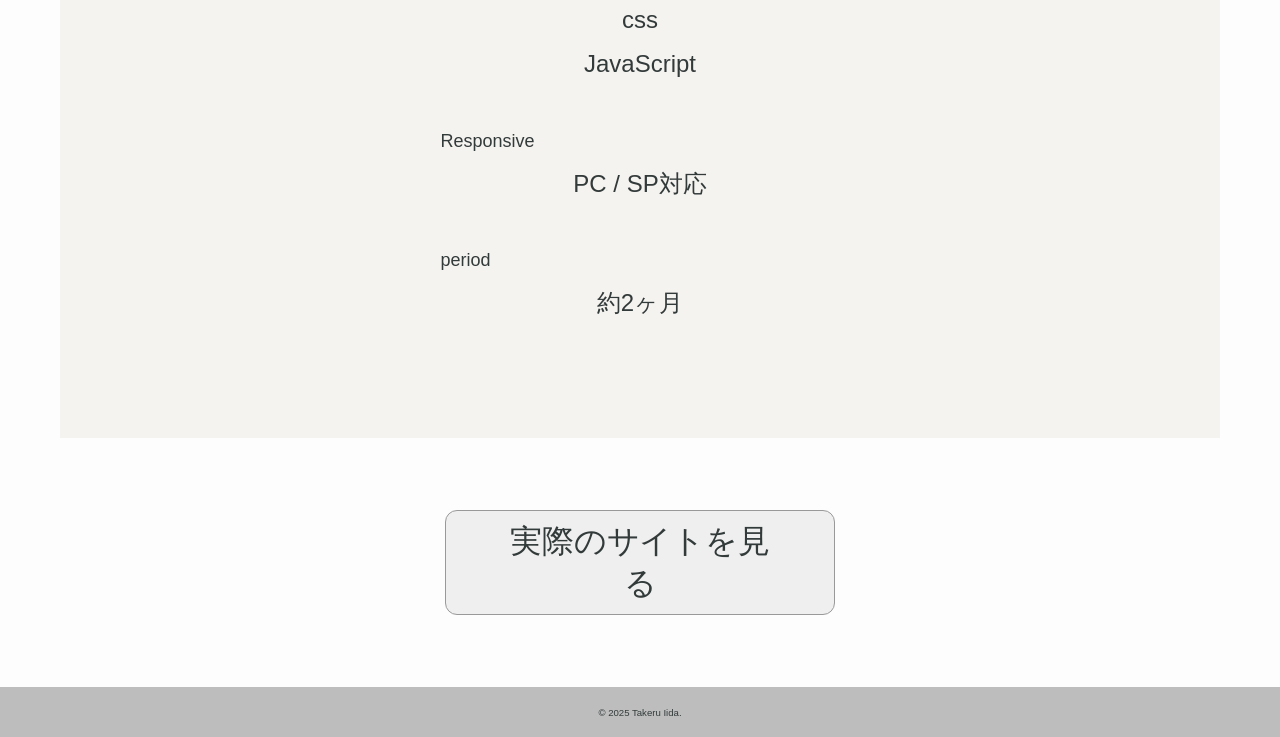
==== commit d8116d38: "変更" ====
--- a/works1.html
+++ b/works1.html
@@ -71,9 +71,21 @@
                             <img src="assets/images/concept1--img.svg" alt="ターゲットユーザーの分析図" class="concept__img">
                             <figcaption class="concept__caption">
                                 <p class="concept__caption-title">ターゲットユーザー</p>
-                                <p class="concept__caption-text">
+                                <p class="concept__caption-lead">
                                     30代で中〜大型案件の施工管理を初めて任された工事課長。工期遅延による評価低下や協力会社管理への不安を抱え、信頼できる工程管理体制の情報を求めている。
                                 </p>
+                                 <h4 class="concept__caption-subtitle">1日の行動</h4>
+                                <ul class="concept__caption-list">
+                                    <li class="concept__caption-text">午前：現場巡回（スマホで情報確認）</li>
+                                    <li class="concept__caption-text">午後：デスクワーク（PCで稟議資料作成）</li>
+                                    <li class="concept__caption-text">夜：上司への報告</li>
+                                </ul>
+
+                                <h4 class="concept__caption-subtitle">情報収集行動</h4>
+                                <ul class="concept__caption-list">
+                                    <li class="concept__caption-text">スマホ：施工実績・写真（短時間で判断）</li>
+                                    <li class="concept__caption-text">PC：工程フロー・図解（資料として使う）</li>
+                                </ul>
                             </figcaption>
                         </figure>
 
@@ -81,9 +93,27 @@
                             <img src="assets/images/concept2--img.svg" alt="目標（KPI設定）の図解" class="concept__img">
                             <figcaption class="concept__caption">
                                 <p class="concept__caption-title">目標（KPI設定）</p>
-                                <p class="concept__caption-text">
+                                <p class="concept__caption-lead">
                                     本サイトの目的は「信頼獲得」ではなく「商談機会の創出」と「元請け比率向上」。資料DL率・問い合わせ転換率などを数値目標として設定。
                                 </p>
+                                <h4 class="concept__caption-subtitle">① 商談創出指標</h4>
+                                <ul class="concept__caption-list">
+                                    <li class="concept__caption-text">大型案件に関する月間商談予約：2件以上</li>
+                                    <li class="concept__caption-text">決裁関与者（部長以上）接触件数：月1件以上</li>
+                                </ul>
+
+                                <h4 class="concept__caption-subtitle">② 行動転換指標</h4>
+                                <ul class="concept__caption-list">
+                                    <li class="concept__caption-text">実績資料DL率：訪問者の10％以上</li>
+                                    <li class="concept__caption-text">工程管理フロー閲覧完了率：60％以上</li>
+                                    <li class="concept__caption-text">お問い合わせ転換率：3〜5％</li>
+                                </ul>
+
+                                <h4 class="concept__caption-subtitle">③ 事業成果指標</h4>
+                                <ul class="concept__caption-list">
+                                    <li class="concept__caption-text">元請け案件比率：25％ → 50％</li>
+                                    <li class="concept__caption-text">大型案件受注件数：年間＋5件</li>
+                                </ul>
                             </figcaption>
                         </figure>
                     </div>
--- a/assets/css/works1.css
+++ b/assets/css/works1.css
@@ -172,7 +172,7 @@
     font-weight: bold;
 }
 
-.concept__caption-text {
+.concept__caption-lead {
     font-size: 1.3rem;
     line-height: 1.6;
     margin-top: 8px;
@@ -182,6 +182,23 @@
     font-size: 1.2rem;
     text-align: right;
     margin-top: 24px;
+}
+
+.concept__caption-subtitle {
+    font-size: 1.4rem;
+    font-weight: bold;
+    margin-top: 16px;
+}
+
+.concept__caption-list {
+    margin-top: 8px;
+    padding-left: 1.2em;  /* リストのインデント */
+}
+
+.concept__caption-text {
+    font-size: 1.3rem;
+    line-height: 1.6;
+    margin-top: 4px;
 }
 
 /* ここまで修正部分 */
@@ -234,7 +251,7 @@
         font-size: 1.8rem;
     }
 
-    .concept__caption-text {
+    .concept__caption-lead {
         font-size: 1.5rem;
     }
 
@@ -242,6 +259,15 @@
         font-size: 1.4rem;
         padding: 0 10px;
         margin-top: 24px;
+    }
+
+     .concept__caption-subtitle {
+        font-size: 1.6rem;
+        margin-top: 20px;
+    }
+
+    .concept__caption-text {
+        font-size: 1.5rem;
     }
 }
 
